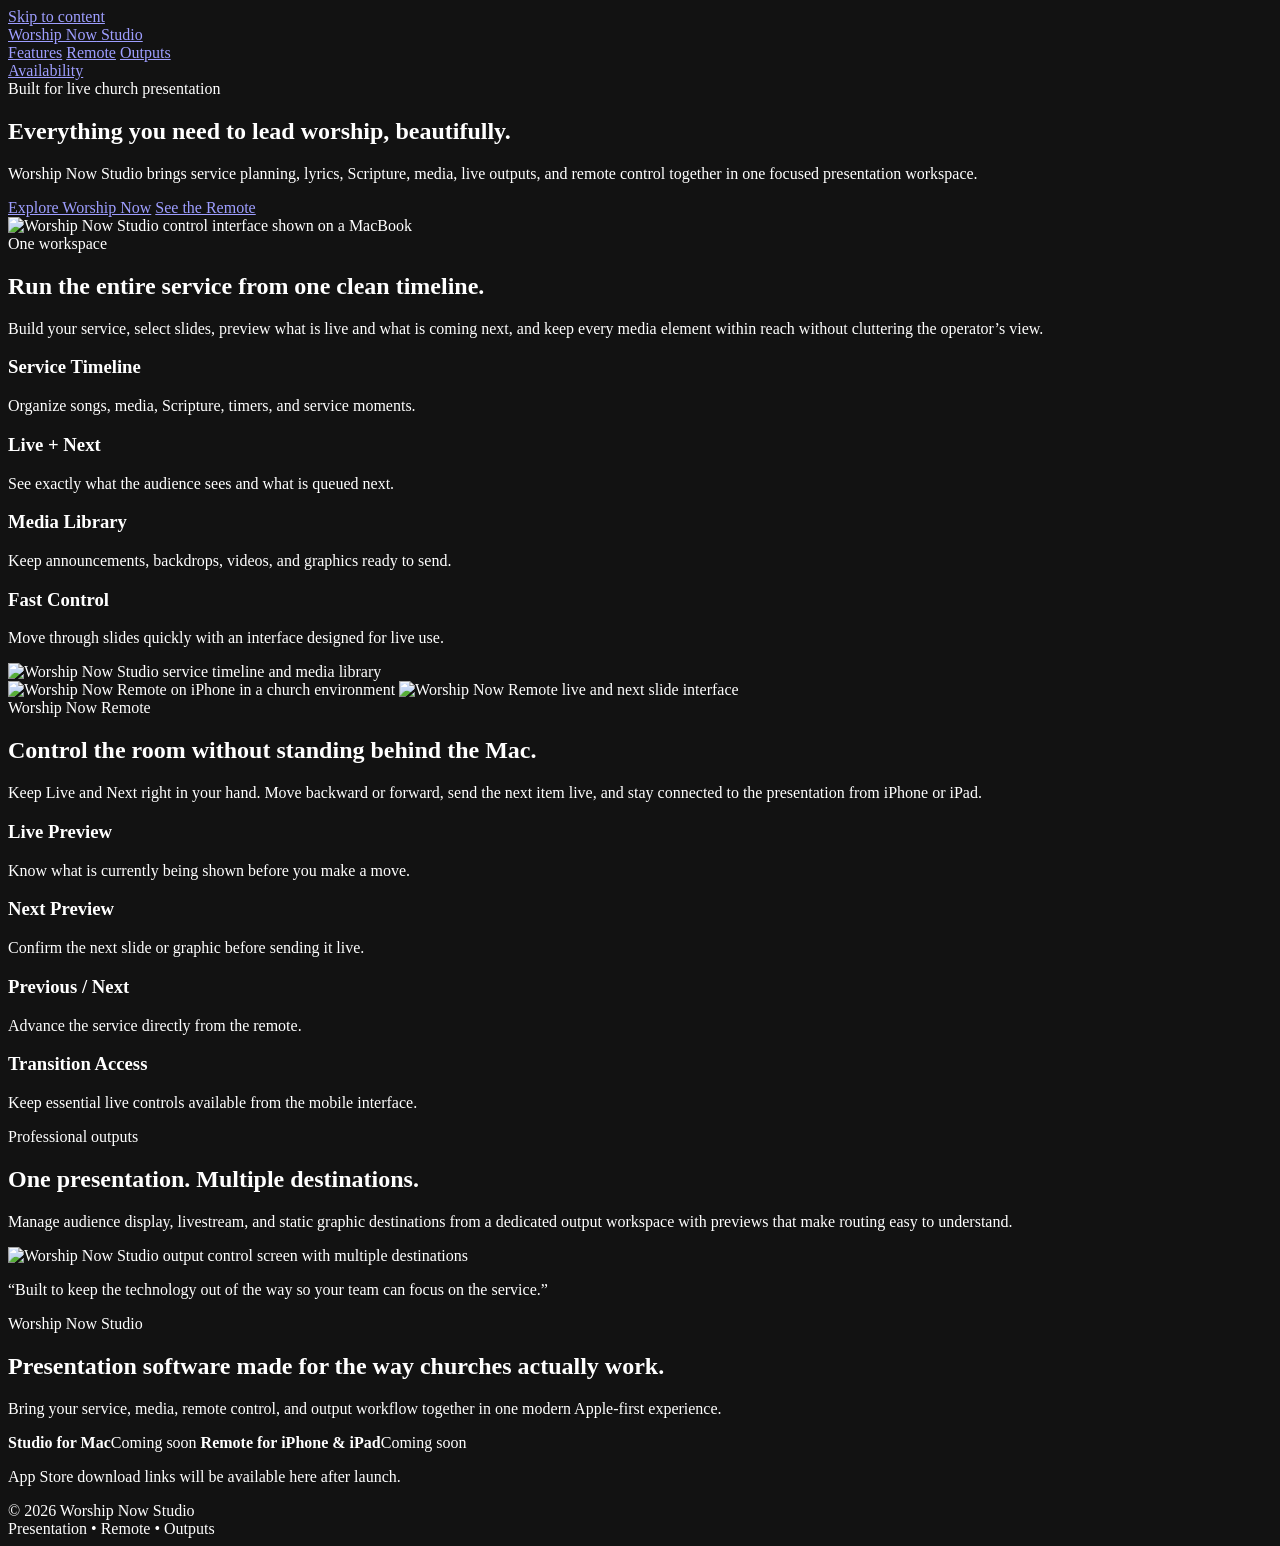
==== index.html @ 3048c293 "Add Worship Now Studio website" ====
<!doctype html>
<html lang="en">
<head>
  <meta charset="utf-8">
  <meta name="viewport" content="width=device-width, initial-scale=1">
  <meta name="color-scheme" content="dark">
  <meta name="theme-color" content="#07080d">
  <title>Worship Now Studio — Presentation Made Simple</title>
  <meta name="description" content="Worship Now Studio is a modern church presentation platform for lyrics, Scripture, media, outputs, and remote control.">
  <link rel="stylesheet" href="assets/styles.css">
</head>
<body>
  <a class="skip-link" href="#main">Skip to content</a>
  <header class="nav" id="top">
    <div class="wrap navin">
      <a class="brand" href="#top"><span>Worship Now</span> Studio</a>
      <nav class="links" aria-label="Main navigation">
        <a href="#features">Features</a>
        <a href="#remote">Remote</a>
        <a href="#outputs">Outputs</a>
      </nav>
      <a class="cta" href="#download">Availability</a>
    </div>
  </header>

  <main id="main" tabindex="-1">
    <section class="hero" aria-labelledby="hero-heading">
      <div class="wrap">
        <div class="eyebrow"><span class="dot" aria-hidden="true"></span> Built for live church presentation</div>
        <h1 id="hero-heading">Everything you need to lead worship, <span class="gradient">beautifully.</span></h1>
        <p class="lead">Worship Now Studio brings service planning, lyrics, Scripture, media, live outputs, and remote control together in one focused presentation workspace.</p>
        <div class="actions">
          <a class="btn primary" href="#features">Explore Worship Now</a>
          <a class="btn" href="#remote">See the Remote</a>
        </div>
        <div class="hero-shot">
          <img src="assets/studio-hero.jpg" width="1536" height="1024" fetchpriority="high" alt="Worship Now Studio control interface shown on a MacBook">
        </div>
      </div>
    </section>

    <section id="features" class="section" aria-labelledby="features-heading">
      <div class="wrap grid2">
        <div>
          <div class="kicker">One workspace</div>
          <h2 id="features-heading">Run the entire service from one clean timeline.</h2>
          <p class="sectioncopy">Build your service, select slides, preview what is live and what is coming next, and keep every media element within reach without cluttering the operator’s view.</p>
          <div class="featurelist">
            <div class="feature"><h3>Service Timeline</h3><p>Organize songs, media, Scripture, timers, and service moments.</p></div>
            <div class="feature"><h3>Live + Next</h3><p>See exactly what the audience sees and what is queued next.</p></div>
            <div class="feature"><h3>Media Library</h3><p>Keep announcements, backdrops, videos, and graphics ready to send.</p></div>
            <div class="feature"><h3>Fast Control</h3><p>Move through slides quickly with an interface designed for live use.</p></div>
          </div>
        </div>
        <div class="card">
          <img src="assets/studio-workspace.jpg" width="1536" height="1024" loading="lazy" decoding="async" alt="Worship Now Studio service timeline and media library">
        </div>
      </div>
    </section>

    <section id="remote" class="section remote" aria-labelledby="remote-heading">
      <div class="wrap phoneGrid">
        <div class="phoneWrap">
          <img src="assets/remote-in-church.jpg" width="1024" height="1536" loading="lazy" decoding="async" alt="Worship Now Remote on iPhone in a church environment">
          <img src="assets/remote-preview.jpg" width="707" height="1536" loading="lazy" decoding="async" alt="Worship Now Remote live and next slide interface">
        </div>
        <div>
          <div class="kicker">Worship Now Remote</div>
          <h2 id="remote-heading">Control the room without standing behind the Mac.</h2>
          <p class="sectioncopy">Keep Live and Next right in your hand. Move backward or forward, send the next item live, and stay connected to the presentation from iPhone or iPad.</p>
          <div class="featurelist">
            <div class="feature"><h3>Live Preview</h3><p>Know what is currently being shown before you make a move.</p></div>
            <div class="feature"><h3>Next Preview</h3><p>Confirm the next slide or graphic before sending it live.</p></div>
            <div class="feature"><h3>Previous / Next</h3><p>Advance the service directly from the remote.</p></div>
            <div class="feature"><h3>Transition Access</h3><p>Keep essential live controls available from the mobile interface.</p></div>
          </div>
        </div>
      </div>
    </section>

    <section id="outputs" class="section outputs" aria-labelledby="outputs-heading">
      <div class="wrap">
        <div class="outputs-copy">
          <div class="kicker">Professional outputs</div>
          <h2 id="outputs-heading">One presentation. Multiple destinations.</h2>
          <p class="sectioncopy">Manage audience display, livestream, and static graphic destinations from a dedicated output workspace with previews that make routing easy to understand.</p>
        </div>
        <img src="assets/studio-outputs.jpg" width="1536" height="1024" loading="lazy" decoding="async" alt="Worship Now Studio output control screen with multiple destinations">
      </div>
    </section>

    <div class="section">
      <div class="wrap"><p class="quote">“Built to keep the technology out of the way so your team can focus on the service.”</p></div>
    </div>

    <section id="download" class="footercta" aria-labelledby="download-heading">
      <div class="wrap">
        <div class="box">
          <div class="kicker">Worship Now Studio</div>
          <h2 id="download-heading">Presentation software made for the way churches actually work.</h2>
          <p class="sectioncopy">Bring your service, media, remote control, and output workflow together in one modern Apple-first experience.</p>
          <div class="actions availability">
            <span class="availability-item"><strong>Studio for Mac</strong><span>Coming soon</span></span>
            <span class="availability-item"><strong>Remote for iPhone &amp; iPad</strong><span>Coming soon</span></span>
          </div>
          <p class="small availability-note">App Store download links will be available here after launch.</p>
        </div>
      </div>
    </section>
  </main>

  <footer><div class="wrap footer"><div>© 2026 Worship Now Studio</div><div>Presentation • Remote • Outputs</div></div></footer>
</body>
</html>
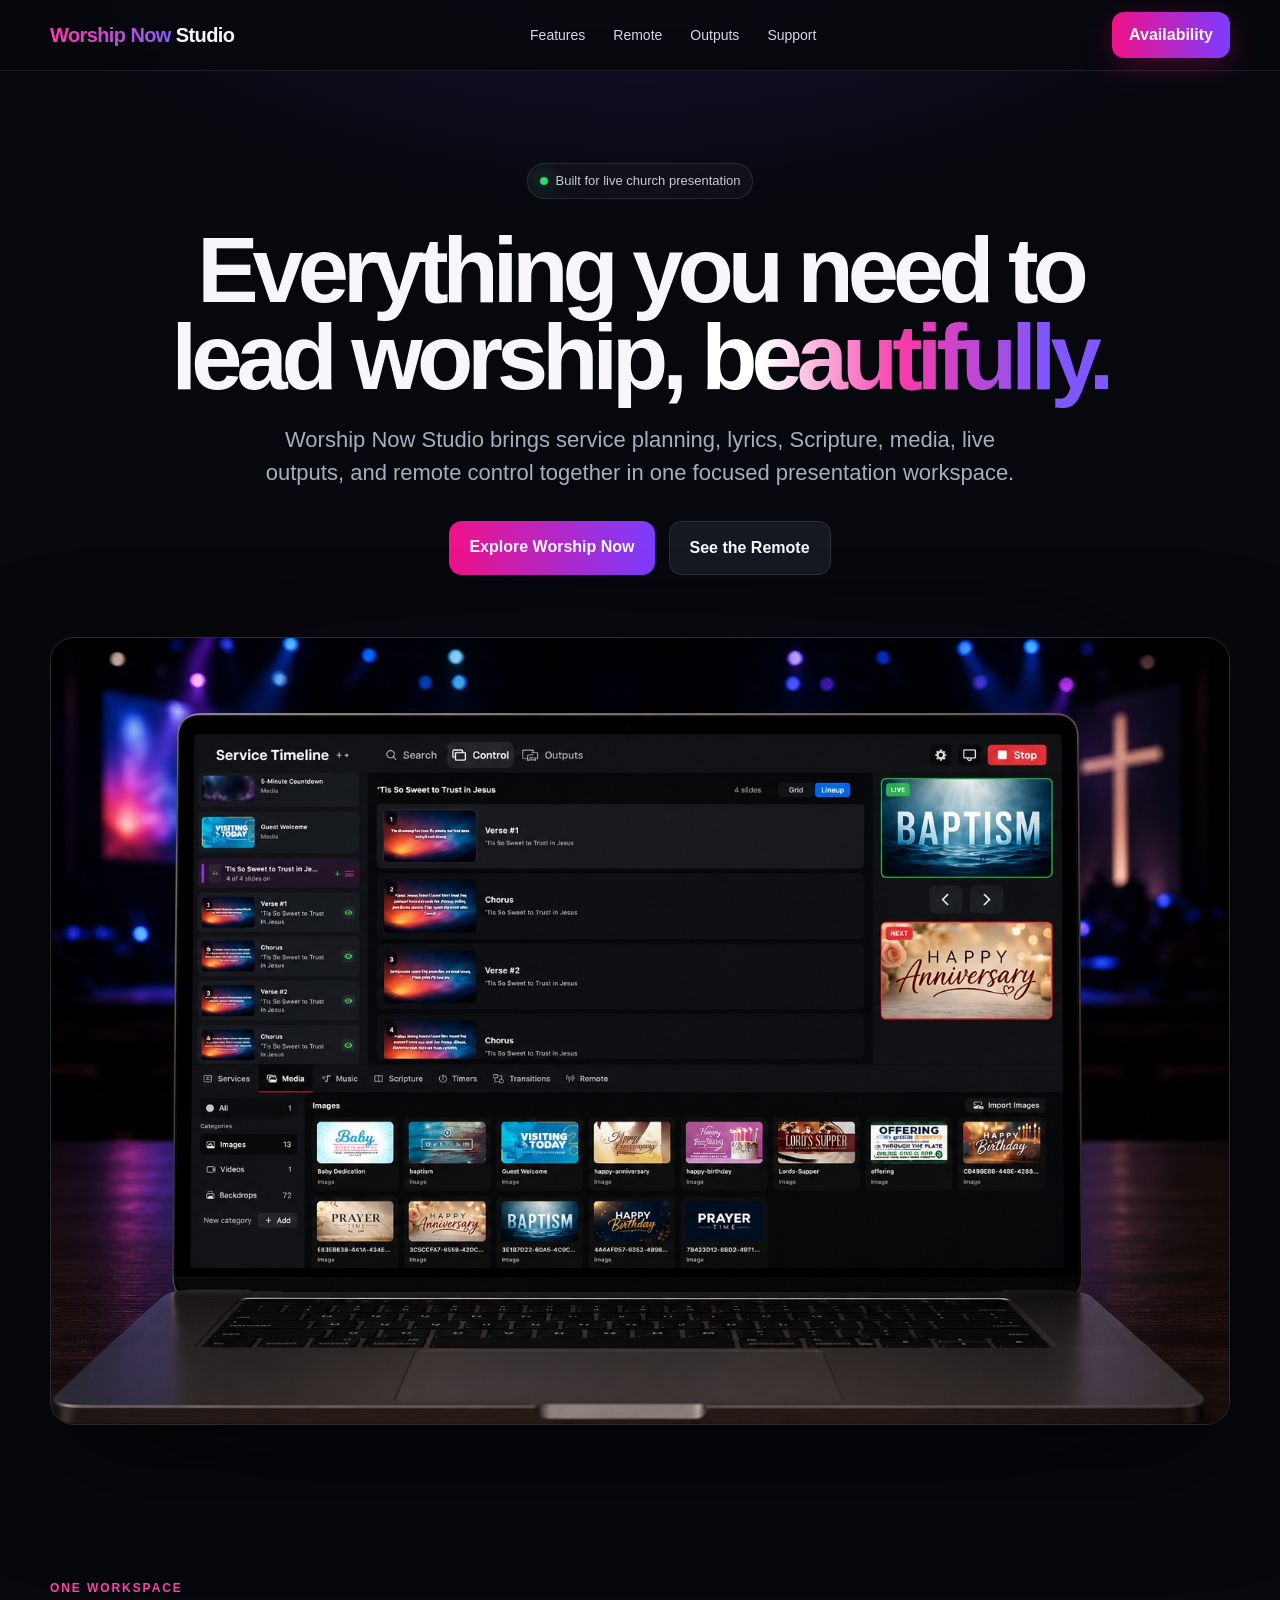
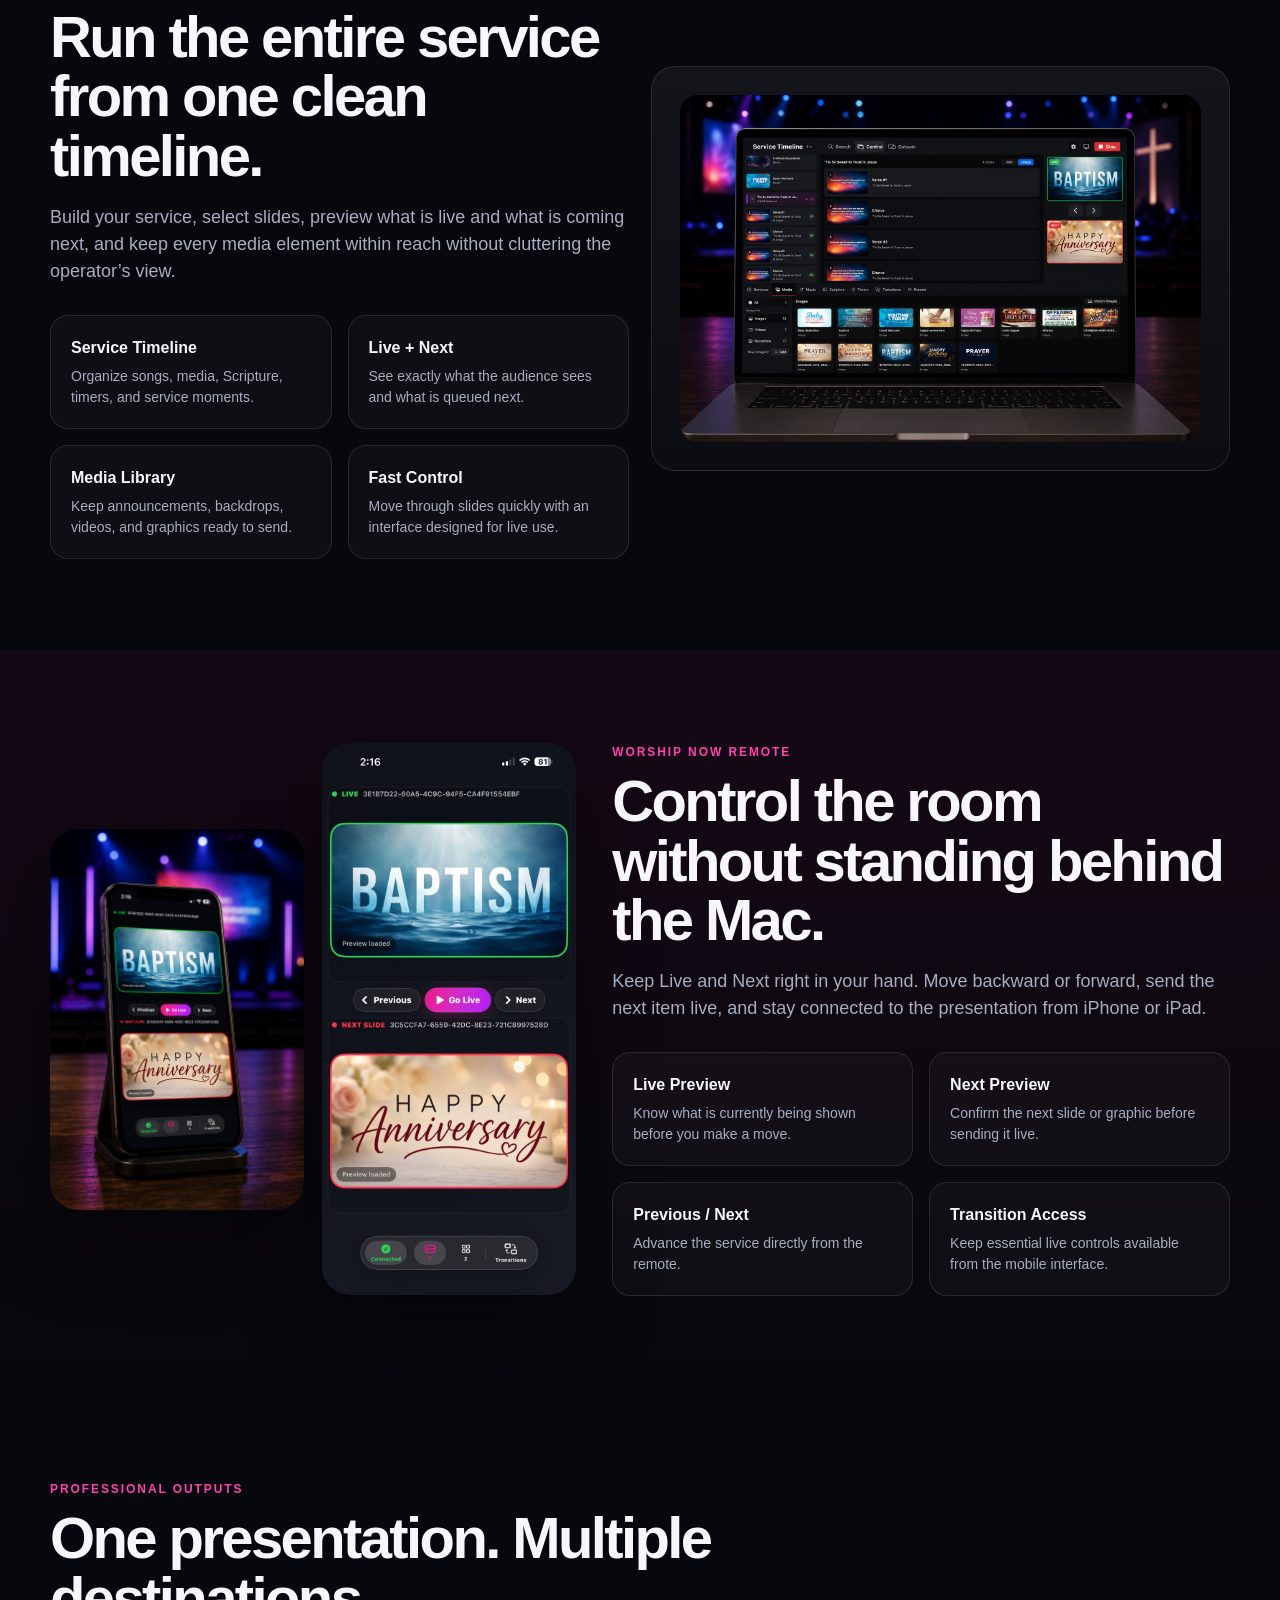
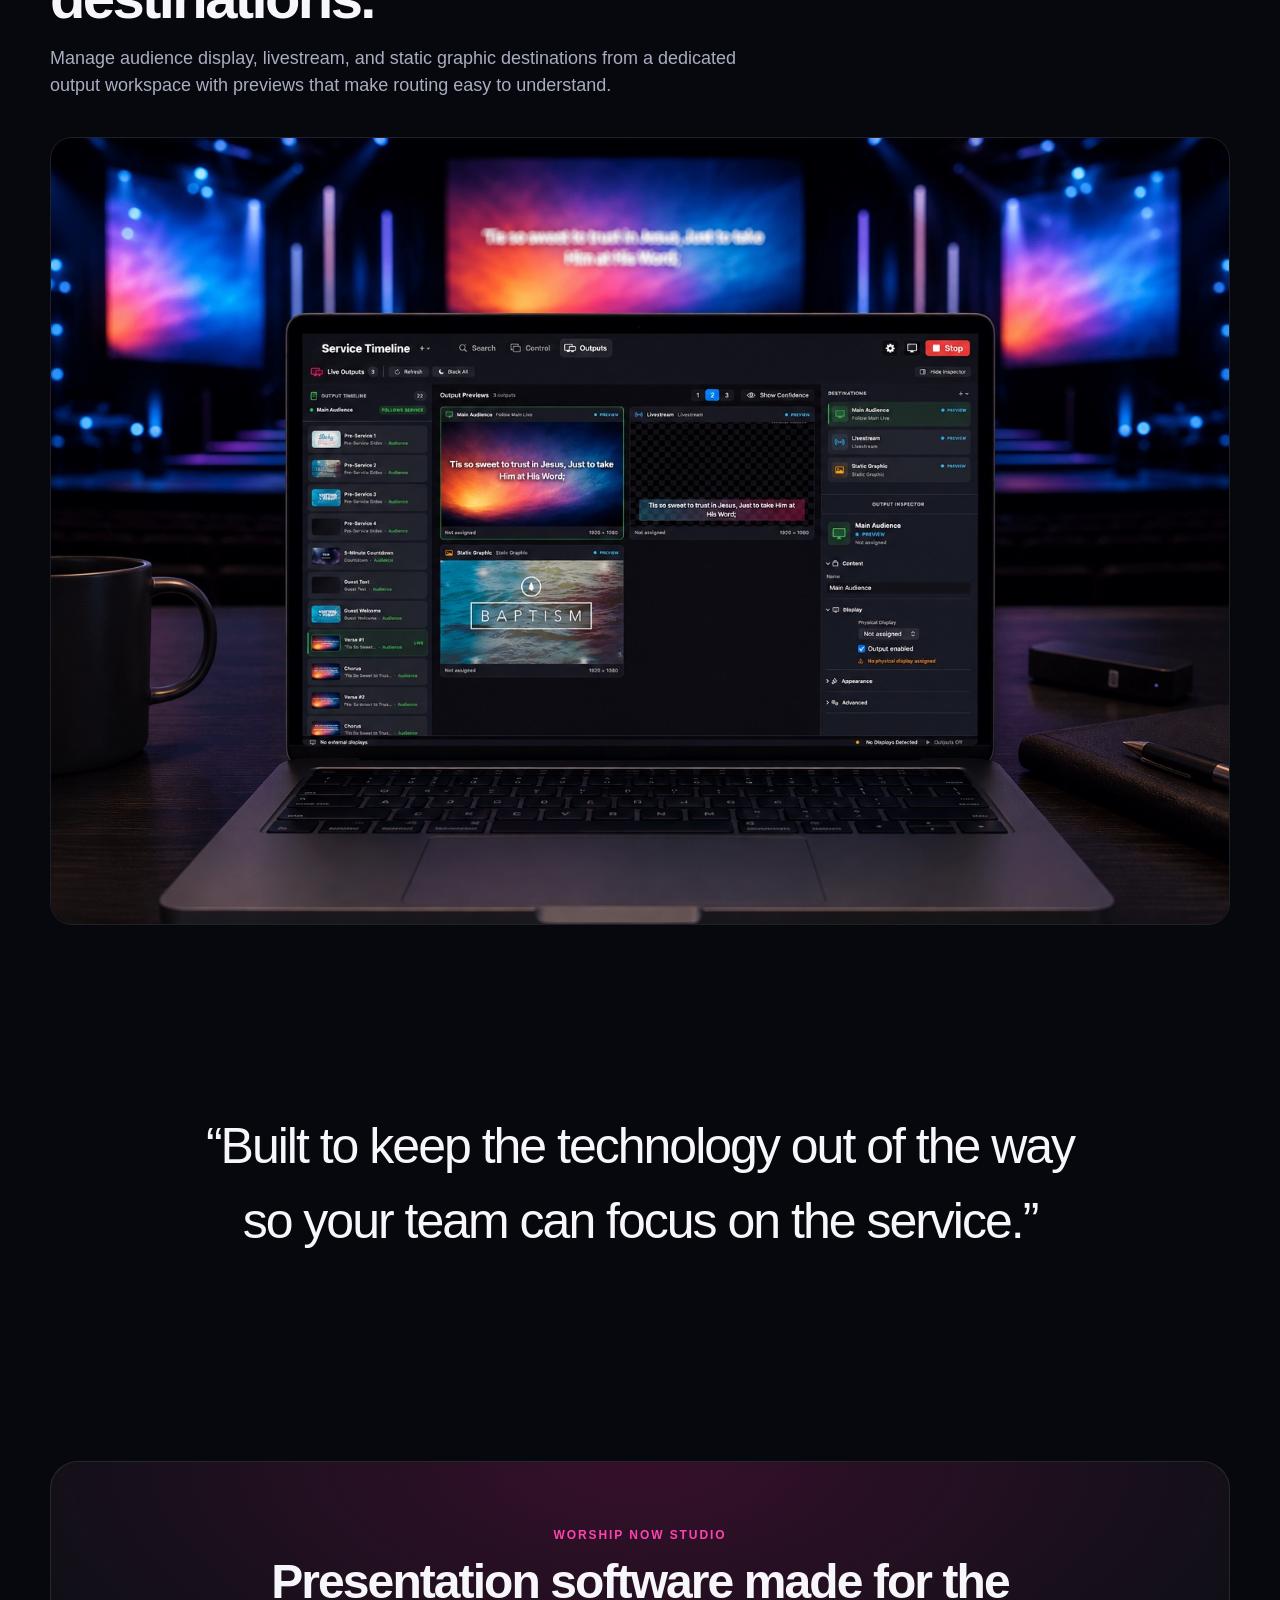
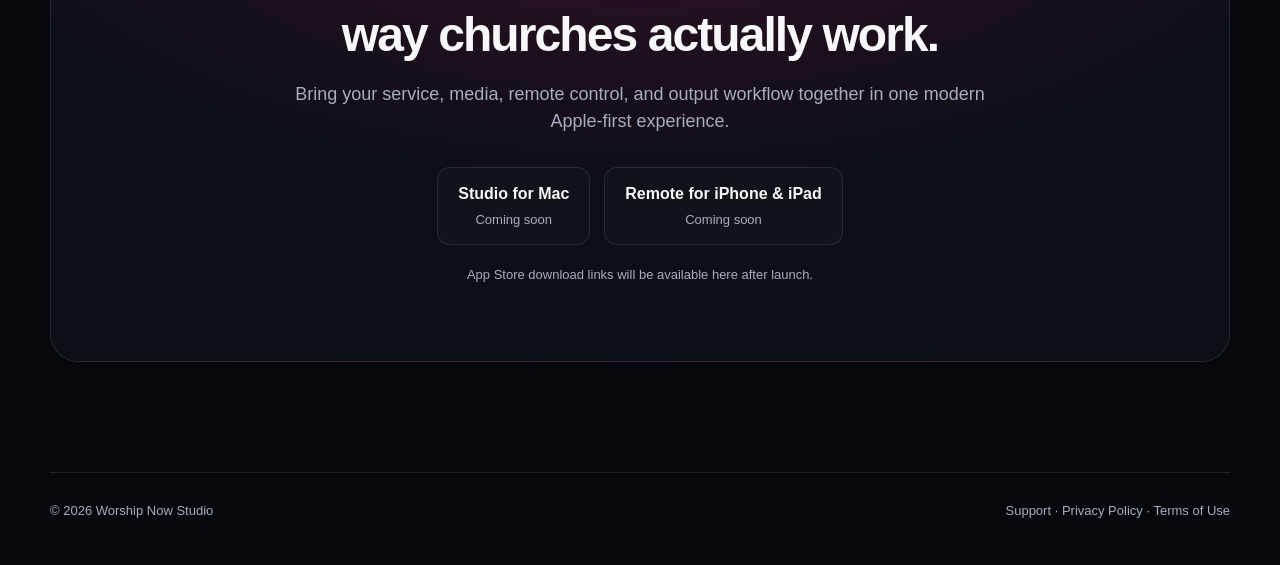
==== commit d738c030: "Add support, privacy policy, and legal navigation" ====
--- a/index.html
+++ b/index.html
@@ -18,6 +18,7 @@
         <a href="#features">Features</a>
         <a href="#remote">Remote</a>
         <a href="#outputs">Outputs</a>
+        <a href="support.html">Support</a>
       </nav>
       <a class="cta" href="#download">Availability</a>
     </div>
@@ -109,6 +110,6 @@
     </section>
   </main>
 
-  <footer><div class="wrap footer"><div>© 2026 Worship Now Studio</div><div>Presentation • Remote • Outputs</div></div></footer>
+  <footer><div class="wrap footer"><div>© 2026 Worship Now Studio</div><nav aria-label="Support and legal"><a href="support.html">Support</a> · <a href="privacy.html">Privacy Policy</a> · <a href="https://www.apple.com/legal/internet-services/itunes/dev/stdeula/">Terms of Use</a></nav></div></footer>
 </body>
 </html>
--- a/assets/styles.css
+++ b/assets/styles.css
@@ -0,0 +1,101 @@
+:root {
+  --bg: #07080d;
+  --panel: #11131a;
+  --text: #f7f7fb;
+  --muted: #a8adbf;
+  --line: rgba(255, 255, 255, .1);
+  --pink: #f0128a;
+  --purple: #7c3cff;
+  --green: #34d66b;
+  --max: 1180px;
+}
+
+* { box-sizing: border-box; }
+html { scroll-behavior: smooth; scroll-padding-top: 92px; }
+body {
+  margin: 0;
+  background: radial-gradient(1200px 700px at 50% -200px, rgba(124, 60, 255, .25), transparent 60%), var(--bg);
+  color: var(--text);
+  font-family: Inter, ui-sans-serif, -apple-system, BlinkMacSystemFont, "SF Pro Display", "Segoe UI", sans-serif;
+  line-height: 1.5;
+}
+a { color: inherit; text-decoration: none; }
+a:focus-visible { outline: 3px solid #fff; outline-offset: 5px; border-radius: 4px; }
+main:focus { outline: none; }
+img { max-width: 100%; height: auto; }
+.wrap { width: min(var(--max), calc(100% - 40px)); margin: auto; }
+.skip-link { position: fixed; top: 10px; left: 12px; z-index: 100; padding: 12px 18px; color: var(--bg); background: #fff; border-radius: 8px; transform: translateY(-150%); }
+.skip-link:focus { transform: translateY(0); }
+.nav { position: sticky; top: 0; z-index: 20; -webkit-backdrop-filter: blur(18px); backdrop-filter: blur(18px); background: rgba(7, 8, 13, .9); border-bottom: 1px solid var(--line); }
+.navin { min-height: 70px; display: flex; align-items: center; justify-content: space-between; gap: 16px; }
+.brand { font-weight: 800; letter-spacing: -.03em; font-size: 20px; }
+.brand span { background: linear-gradient(90deg, #ff3aaa, #8b5cff); -webkit-background-clip: text; background-clip: text; color: transparent; }
+.links { display: flex; gap: 28px; color: #d7d9e2; font-size: 14px; }
+.links a { padding: 12px 0; }
+.links a:hover { color: #fff; }
+.cta { padding: 11px 17px; border-radius: 12px; background: linear-gradient(90deg, var(--pink), var(--purple)); font-weight: 700; box-shadow: 0 8px 30px rgba(240, 18, 138, .25); }
+.hero { padding: 92px 0 62px; text-align: center; }
+.eyebrow { display: inline-flex; align-items: center; gap: 8px; padding: 7px 12px; border: 1px solid var(--line); border-radius: 999px; color: #c7cad7; background: rgba(255, 255, 255, .03); font-size: 13px; }
+.dot { width: 8px; height: 8px; flex-shrink: 0; border-radius: 50%; background: var(--green); box-shadow: 0 0 18px var(--green); }
+h1 { font-size: clamp(50px, 8vw, 92px); line-height: .95; letter-spacing: -.065em; margin: 28px auto 22px; max-width: 1000px; overflow-wrap: break-word; }
+.gradient { background: linear-gradient(90deg, #fff 15%, #f63aaa 50%, #8057ff 85%); -webkit-background-clip: text; background-clip: text; color: transparent; }
+.lead { max-width: 760px; margin: 0 auto; color: var(--muted); font-size: clamp(18px, 2vw, 22px); }
+.actions { display: flex; gap: 14px; justify-content: center; margin-top: 32px; flex-wrap: wrap; }
+.btn { padding: 14px 20px; border-radius: 13px; font-weight: 750; border: 1px solid var(--line); background: #151821; }
+.btn.primary { border: 0; background: linear-gradient(90deg, var(--pink), var(--purple)); }
+.btn:hover, .cta:hover { filter: brightness(1.12); }
+.hero-shot { margin-top: 62px; position: relative; isolation: isolate; }
+.hero-shot::before { content: ""; position: absolute; inset: 12% 15%; filter: blur(70px); background: linear-gradient(90deg, rgba(240, 18, 138, .3), rgba(64, 120, 255, .28)); z-index: -1; }
+.hero-shot img { width: 100%; display: block; border-radius: 24px; border: 1px solid rgba(255, 255, 255, .14); box-shadow: 0 40px 110px rgba(0, 0, 0, .55); }
+.section { padding: 92px 0; }
+.kicker { color: #ff43ad; font-weight: 800; text-transform: uppercase; font-size: 12px; letter-spacing: .16em; }
+.section h2 { font-size: clamp(34px, 5vw, 58px); letter-spacing: -.045em; line-height: 1.03; margin: 10px 0 18px; }
+.sectioncopy { color: var(--muted); max-width: 700px; font-size: 18px; }
+.grid2 { display: grid; grid-template-columns: minmax(0, 1fr) minmax(0, 1fr); gap: 22px; align-items: center; }
+.card { background: linear-gradient(180deg, rgba(255, 255, 255, .055), rgba(255, 255, 255, .025)); border: 1px solid var(--line); border-radius: 24px; padding: 28px; }
+.card img { width: 100%; display: block; border-radius: 18px; }
+.featurelist { display: grid; grid-template-columns: minmax(0, 1fr) minmax(0, 1fr); gap: 16px; margin-top: 30px; }
+.feature { padding: 20px; border-radius: 18px; border: 1px solid var(--line); background: rgba(255, 255, 255, .03); }
+.feature h3 { display: block; margin: 0 0 6px; font-size: 16px; }
+.feature p { color: var(--muted); font-size: 14px; margin: 0; }
+.remote { background: linear-gradient(180deg, rgba(255, 0, 145, .06), transparent); }
+.phoneGrid { display: grid; grid-template-columns: minmax(0, .92fr) minmax(0, 1.08fr); gap: 36px; align-items: center; }
+.phoneWrap { display: flex; gap: 18px; align-items: center; justify-content: center; }
+.phoneWrap img { max-height: 780px; width: calc((100% - 18px) / 2); object-fit: contain; border-radius: 28px; box-shadow: 0 35px 80px rgba(0, 0, 0, .45); }
+.outputs img { width: 100%; display: block; border-radius: 22px; border: 1px solid var(--line); }
+.outputs-copy { max-width: 760px; margin-bottom: 38px; }
+.quote { font-size: clamp(30px, 4vw, 50px); letter-spacing: -.04em; max-width: 920px; margin: 0 auto; text-align: center; }
+.footercta { padding: 110px 0; text-align: center; }
+.footercta .box { padding: 64px 28px; border-radius: 28px; border: 1px solid var(--line); background: radial-gradient(700px 320px at 50% 0%, rgba(240, 18, 138, .18), transparent), #0d0f16; }
+.footercta h2 { max-width: 790px; margin: 12px auto 20px; font-size: clamp(30px, 4vw, 48px); letter-spacing: -.04em; line-height: 1.1; }
+.footercta .sectioncopy { margin: 0 auto 28px; }
+.availability-item { display: flex; flex-direction: column; gap: 4px; padding: 14px 20px; border: 1px solid var(--line); border-radius: 13px; background: var(--panel); }
+.availability-item span { font-size: 13px; color: var(--muted); }
+.small { color: var(--muted); font-size: 13px; }
+.availability-note { margin-top: 20px; }
+.footer { border-top: 1px solid var(--line); padding: 28px 0 44px; color: var(--muted); font-size: 13px; display: flex; justify-content: space-between; gap: 20px; flex-wrap: wrap; }
+
+@media (max-width: 850px) {
+  .links { display: none; }
+  .grid2, .phoneGrid { grid-template-columns: minmax(0, 1fr); }
+  .featurelist { grid-template-columns: minmax(0, 1fr); }
+  .hero { padding-top: 70px; }
+}
+@media (max-width: 560px) {
+  .wrap { width: min(var(--max), calc(100% - 24px)); }
+  .navin { gap: 10px; }
+  .brand { font-size: 17px; }
+  .cta { padding: 11px 12px; font-size: 13px; }
+  .phoneWrap { gap: 8px; }
+  .phoneWrap img { width: calc((100% - 8px) / 2); border-radius: 18px; }
+  .section { padding: 68px 0; }
+  .card { padding: 16px; }
+  .footercta { padding: 68px 0; }
+  .footercta .box { padding: 40px 20px; }
+}
+@media (prefers-reduced-motion: reduce) {
+  html { scroll-behavior: auto; }
+}
+@media (forced-colors: active) {
+  .brand span, .gradient { color: CanvasText; background: none; }
+}
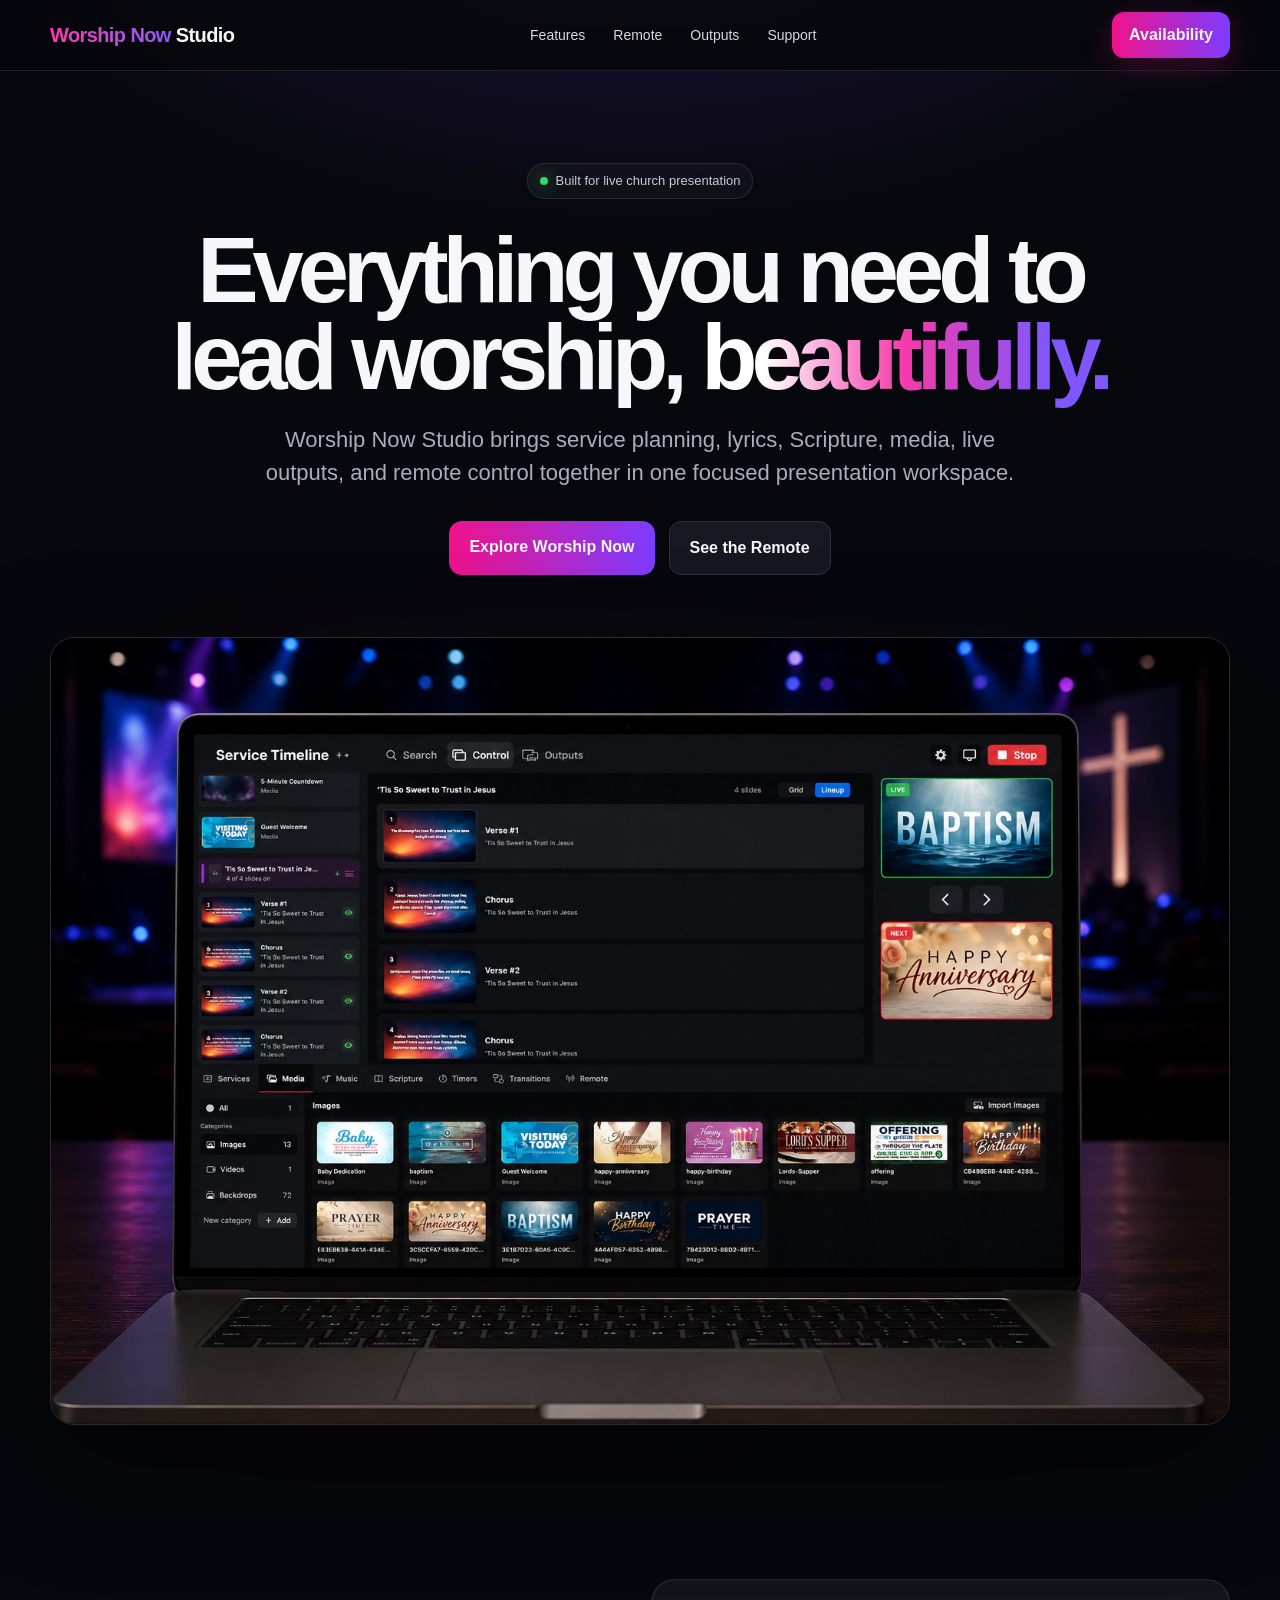
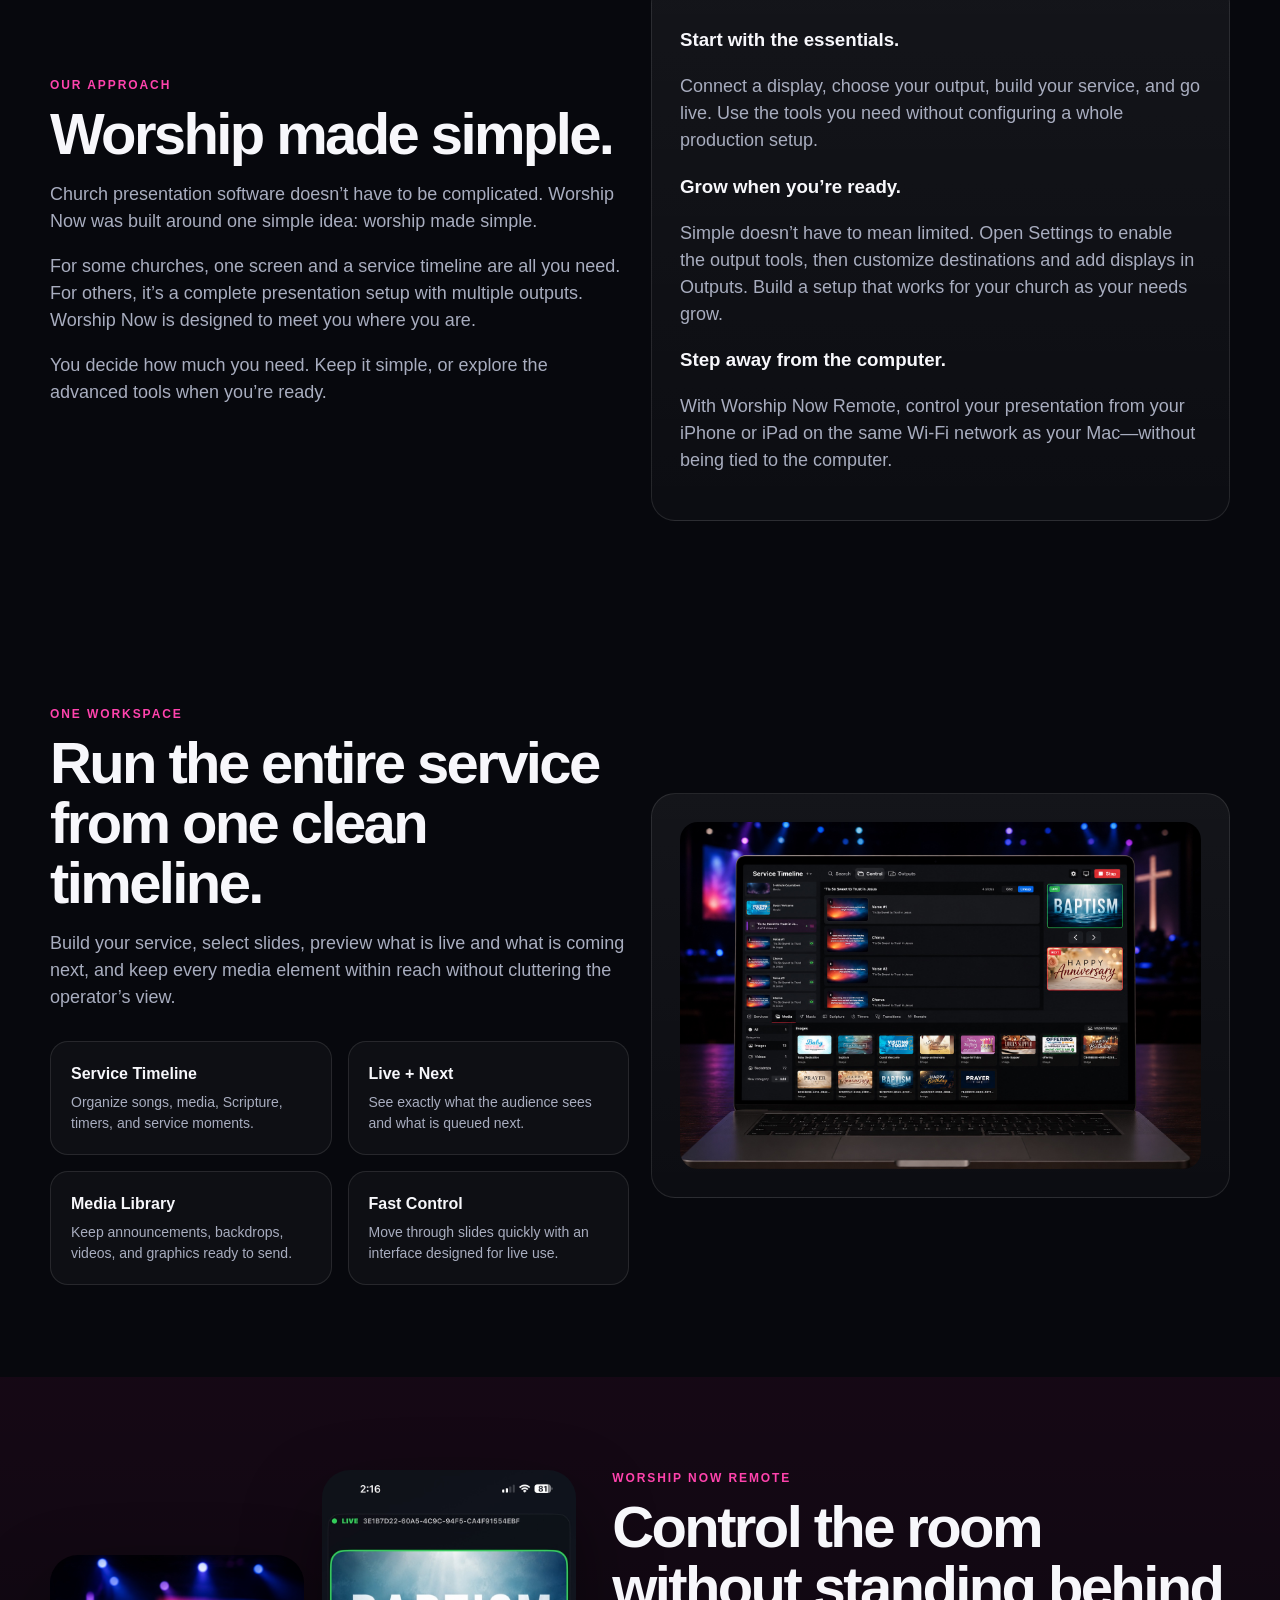
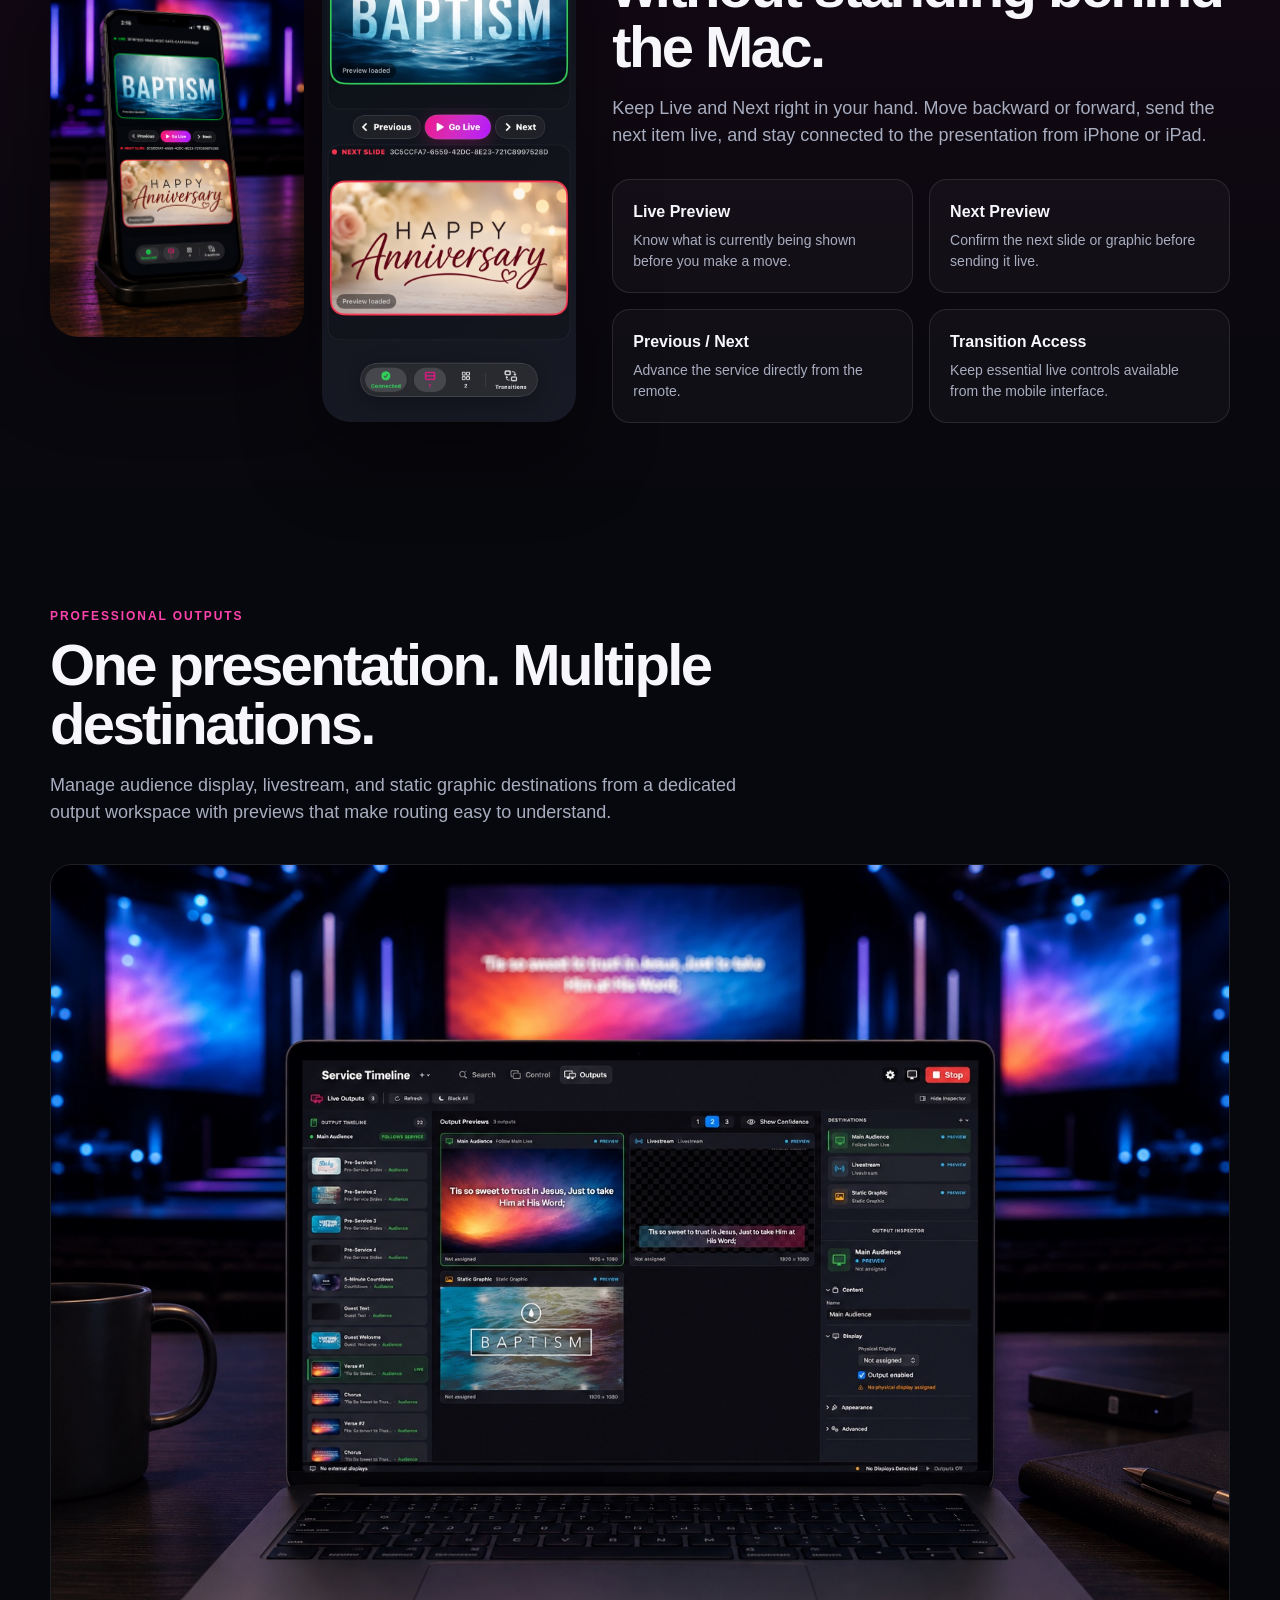
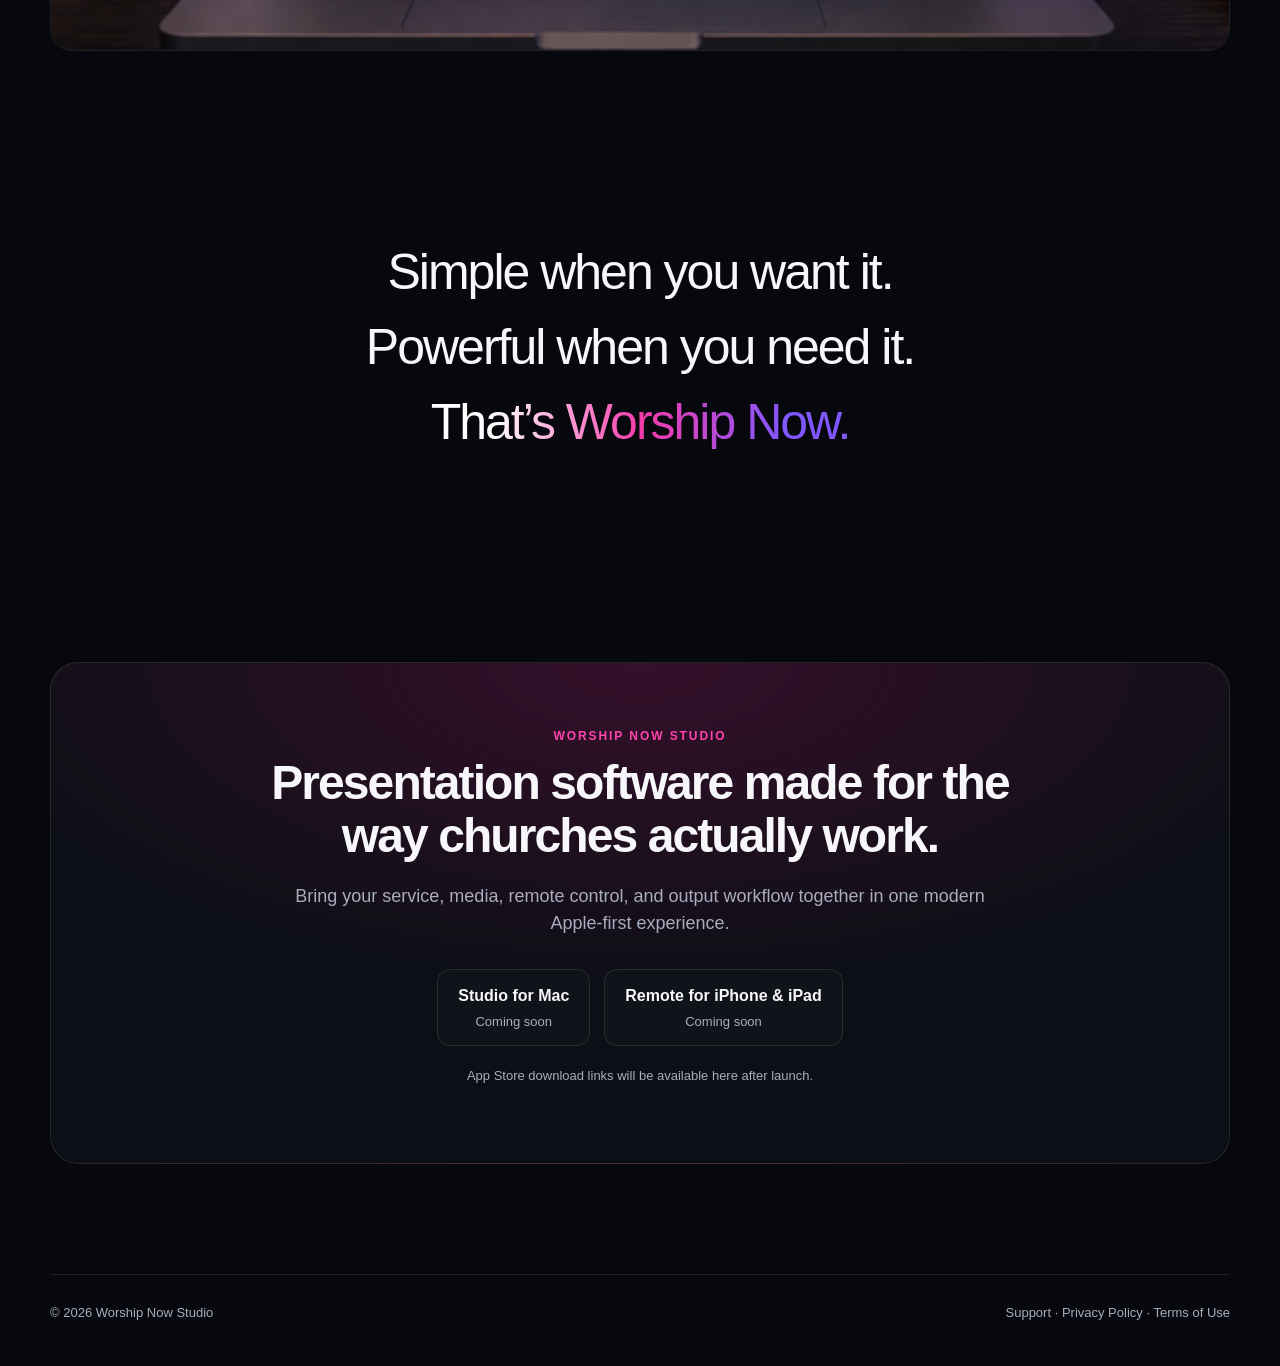
==== commit 640baa82: "Add Worship made simple homepage section" ====
--- a/index.html
+++ b/index.html
@@ -36,6 +36,26 @@
         </div>
         <div class="hero-shot">
           <img src="assets/studio-hero.jpg" width="1536" height="1024" fetchpriority="high" alt="Worship Now Studio control interface shown on a MacBook">
+        </div>
+      </div>
+    </section>
+
+    <section id="worship-made-simple" class="section" aria-labelledby="simple-heading">
+      <div class="wrap grid2">
+        <div>
+          <div class="kicker">Our approach</div>
+          <h2 id="simple-heading">Worship made simple.</h2>
+          <p class="sectioncopy">Church presentation software doesn’t have to be complicated. Worship Now was built around one simple idea: worship made simple.</p>
+          <p class="sectioncopy">For some churches, one screen and a service timeline are all you need. For others, it’s a complete presentation setup with multiple outputs. Worship Now is designed to meet you where you are.</p>
+          <p class="sectioncopy">You decide how much you need. Keep it simple, or explore the advanced tools when you’re ready.</p>
+        </div>
+        <div class="card">
+          <h3>Start with the essentials.</h3>
+          <p class="sectioncopy">Connect a display, choose your output, build your service, and go live. Use the tools you need without configuring a whole production setup.</p>
+          <h3>Grow when you’re ready.</h3>
+          <p class="sectioncopy">Simple doesn’t have to mean limited. Open Settings to enable the output tools, then customize destinations and add displays in Outputs. Build a setup that works for your church as your needs grow.</p>
+          <h3>Step away from the computer.</h3>
+          <p class="sectioncopy">With Worship Now Remote, control your presentation from your iPhone or iPad on the same Wi-Fi network as your Mac—without being tied to the computer.</p>
         </div>
       </div>
     </section>
@@ -91,7 +111,7 @@
     </section>
 
     <div class="section">
-      <div class="wrap"><p class="quote">“Built to keep the technology out of the way so your team can focus on the service.”</p></div>
+      <div class="wrap"><p class="quote">Simple when you want it.<br>Powerful when you need it.<br><span class="gradient">That’s Worship Now.</span></p></div>
     </div>
 
     <section id="download" class="footercta" aria-labelledby="download-heading">
